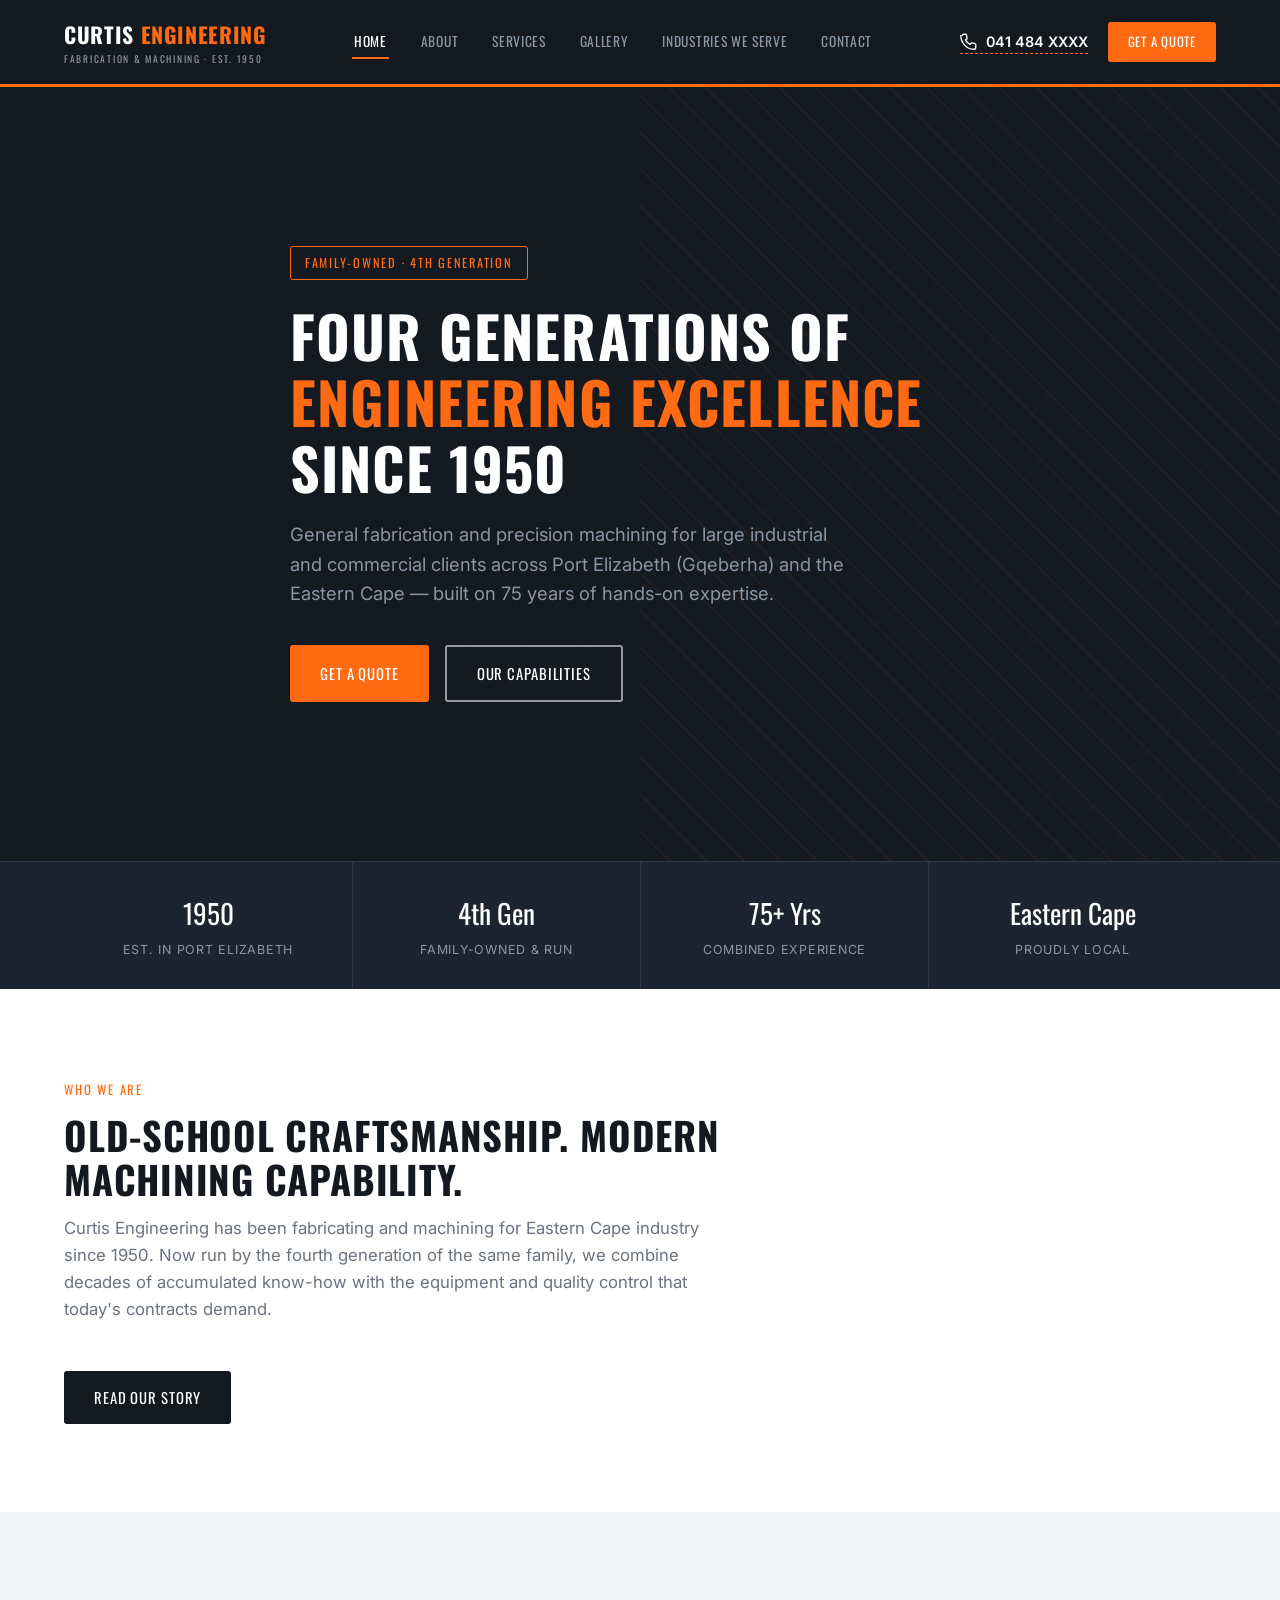
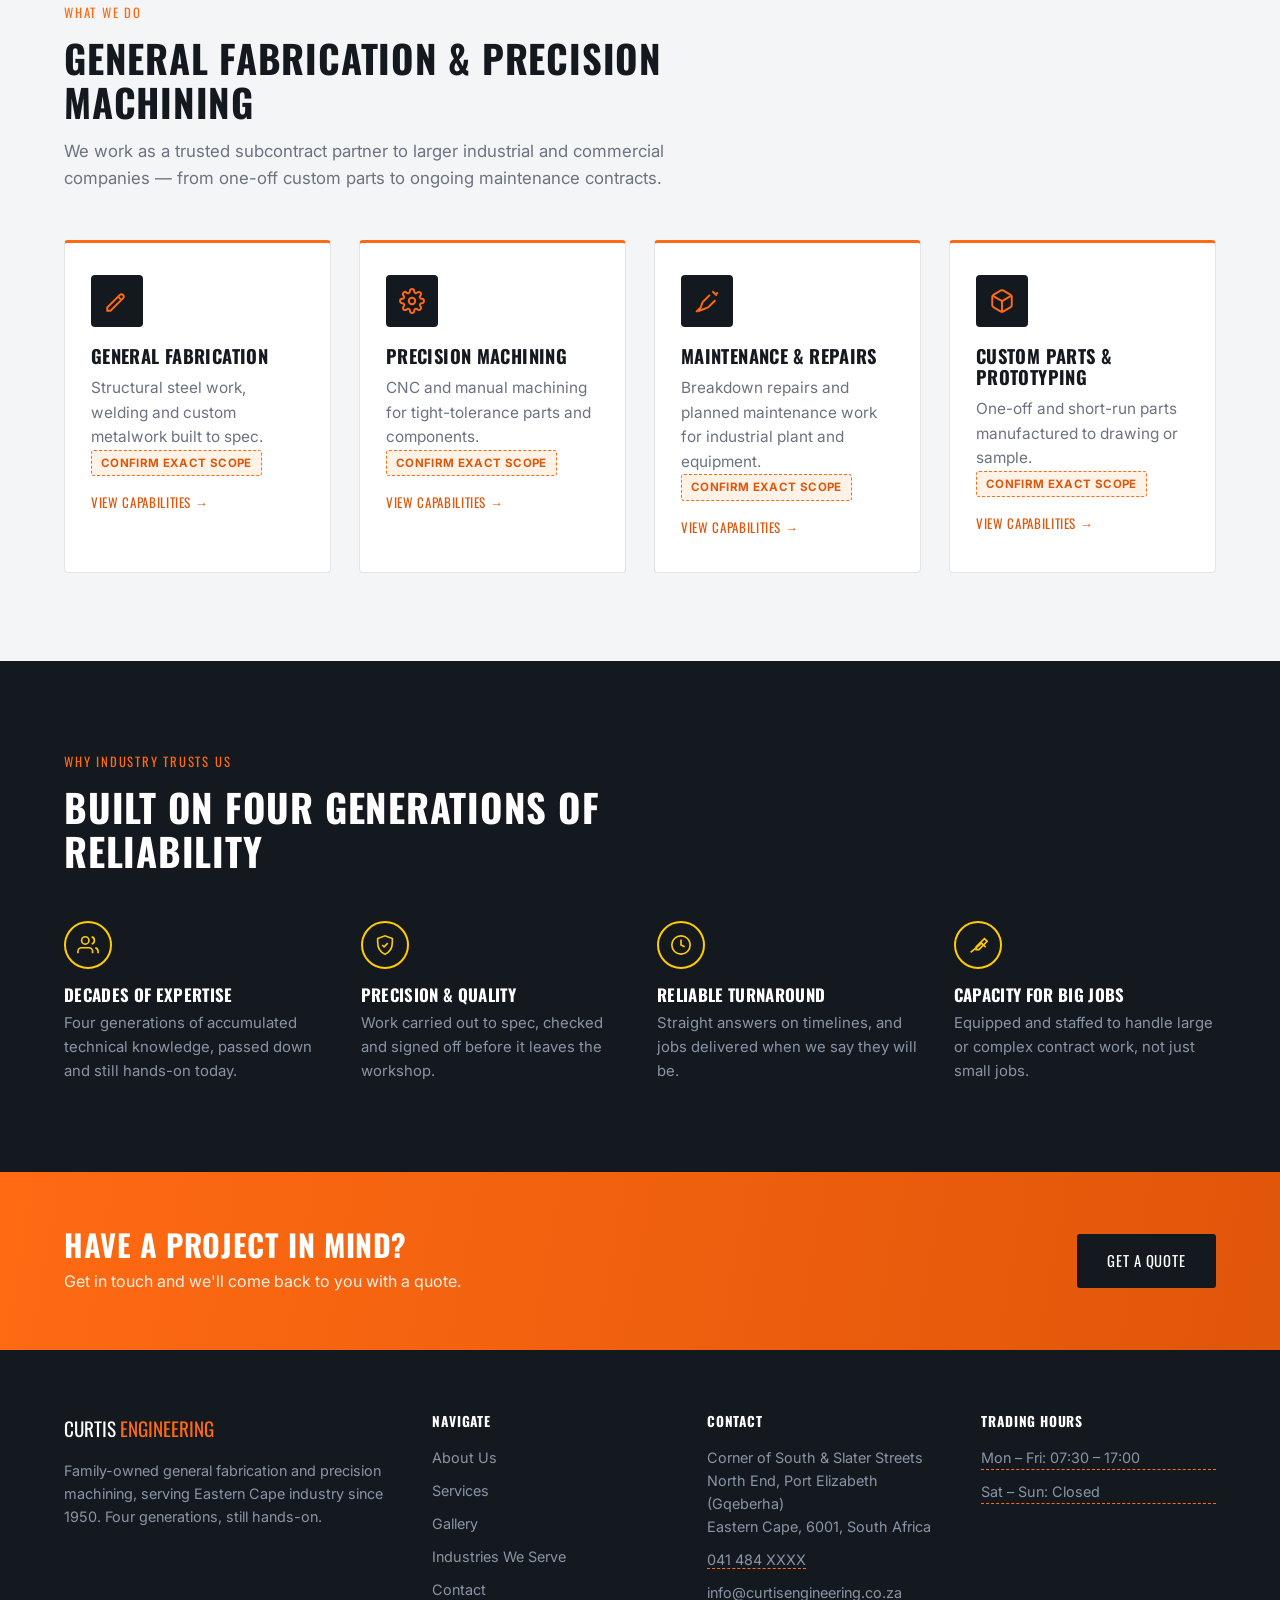
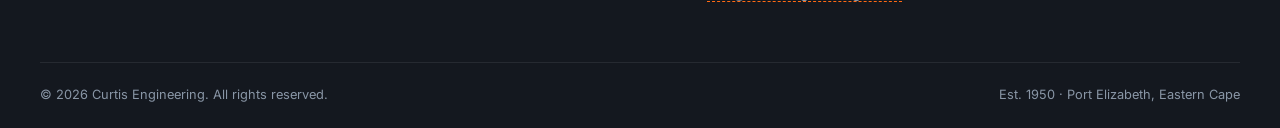
==== curtis-website-draft-1/index.html @ 6102fa80 "first draft" ====
<!doctype html>
<html lang="en">
<head>
<meta charset="UTF-8">
<meta name="viewport" content="width=device-width, initial-scale=1">
<title>Curtis Engineering | Fabrication &amp; Machining, Port Elizabeth Since 1950</title>
<meta name="description" content="Family-owned fabrication and precision machining company in North End, Port Elizabeth (Gqeberha), serving industry across the Eastern Cape since 1950. Four generations of engineering expertise.">
<meta property="og:title" content="Curtis Engineering | Fabrication & Machining Since 1950">
<meta property="og:description" content="Four generations of engineering excellence. General fabrication and precision machining for industry in Port Elizabeth, Eastern Cape.">
<meta property="og:type" content="website">
<link rel="icon" type="image/svg+xml" href="assets/favicon.svg">
<link rel="stylesheet" href="css/style.css">
</head>
<body>

<header class="site-header">
  <nav class="nav">
    <a href="index.html" class="nav__logo">
      <span class="nav__logo-main">CURTIS<span> ENGINEERING</span></span>
      <span class="nav__logo-sub">Fabrication &amp; Machining · Est. 1950</span>
    </a>
    <ul class="nav__list">
      <li><a href="index.html" class="nav__link" aria-current="page">Home</a></li>
      <li><a href="about.html" class="nav__link">About</a></li>
      <li><a href="services.html" class="nav__link">Services</a></li>
      <li><a href="gallery.html" class="nav__link">Gallery</a></li>
      <li><a href="clients.html" class="nav__link">Industries We Serve</a></li>
      <li><a href="contact.html" class="nav__link">Contact</a></li>
      <li class="nav__list-cta"><a href="contact.html" class="btn btn--primary btn--sm">Get a Quote</a></li>
    </ul>
    <div class="nav__right">
      <a href="tel:+27414840000" class="nav__phone tbc" title="To be confirmed with client">
        <svg width="18" height="18" viewBox="0 0 24 24" fill="none" stroke="currentColor" stroke-width="1.8"><path d="M3 5c0-1.1.9-2 2-2h2.4c.5 0 .95.35 1.06.85l1 4.2c.1.44-.06.9-.42 1.18l-1.7 1.33a13.5 13.5 0 0 0 6.1 6.1l1.33-1.7c.28-.36.74-.52 1.18-.42l4.2 1c.5.11.85.56.85 1.06V21c0 1.1-.9 2-2 2h-1C9.4 23 1 14.6 1 4V5"/></svg>
        041 484 XXXX
      </a>
      <a href="contact.html" class="btn btn--primary btn--sm">Get a Quote</a>
      <button class="nav__toggle" aria-label="Toggle menu" aria-expanded="false">
        <span></span><span></span><span></span>
      </button>
    </div>
  </nav>
</header>

<main>

  <section class="hero">
    <div class="container">
      <div class="hero__content">
        <span class="hero__badge">Family-Owned &middot; 4th Generation</span>
        <h1 class="hero__title">Four Generations of <em>Engineering Excellence</em> Since 1950</h1>
        <p class="hero__subtitle">General fabrication and precision machining for large industrial and commercial clients across Port Elizabeth (Gqeberha) and the Eastern Cape — built on 75 years of hands-on expertise.</p>
        <div class="hero__actions">
          <a href="contact.html" class="btn btn--primary">Get a Quote</a>
          <a href="services.html" class="btn btn--outline">Our Capabilities</a>
        </div>
      </div>
    </div>
  </section>

  <div class="trust-bar">
    <div class="container trust-bar__grid">
      <div class="trust-bar__item">
        <div class="trust-bar__number">1950</div>
        <div class="trust-bar__label">Est. In Port Elizabeth</div>
      </div>
      <div class="trust-bar__item">
        <div class="trust-bar__number">4th Gen</div>
        <div class="trust-bar__label">Family-Owned &amp; Run</div>
      </div>
      <div class="trust-bar__item">
        <div class="trust-bar__number">75+ Yrs</div>
        <div class="trust-bar__label">Combined Experience</div>
      </div>
      <div class="trust-bar__item">
        <div class="trust-bar__number">Eastern Cape</div>
        <div class="trust-bar__label">Proudly Local</div>
      </div>
    </div>
  </div>

  <section class="section">
    <div class="container">
      <div class="section__header">
        <span class="section__eyebrow">Who We Are</span>
        <h2 class="section__title">Old-School Craftsmanship. Modern Machining Capability.</h2>
        <p class="section__subtitle">Curtis Engineering has been fabricating and machining for Eastern Cape industry since 1950. Now run by the fourth generation of the same family, we combine decades of accumulated know-how with the equipment and quality control that today's contracts demand.</p>
      </div>
      <a href="about.html" class="btn btn--dark">Read Our Story</a>
    </div>
  </section>

  <section class="section section--alt">
    <div class="container">
      <div class="section__header">
        <span class="section__eyebrow">What We Do</span>
        <h2 class="section__title">General Fabrication &amp; Precision Machining</h2>
        <p class="section__subtitle">We work as a trusted subcontract partner to larger industrial and commercial companies — from one-off custom parts to ongoing maintenance contracts.</p>
      </div>
      <div class="card-grid">
        <div class="card">
          <div class="card__icon">
            <svg width="26" height="26" viewBox="0 0 24 24" fill="none" stroke="currentColor" stroke-width="1.8"><path d="M14.7 6.3 3 18v3h3L17.7 9.3a2 2 0 0 0 0-2.83l-.17-.17a2 2 0 0 0-2.83 0Z"/><path d="M13 8l3 3"/></svg>
          </div>
          <h3 class="card__title">General Fabrication</h3>
          <p class="card__text">Structural steel work, welding and custom metalwork built to spec. <span class="confirm">Confirm exact scope</span></p>
          <a href="services.html" class="card__link">View Capabilities &rarr;</a>
        </div>
        <div class="card">
          <div class="card__icon">
            <svg width="26" height="26" viewBox="0 0 24 24" fill="none" stroke="currentColor" stroke-width="1.8"><circle cx="12" cy="12" r="3"/><path d="M19.4 15a1.65 1.65 0 0 0 .33 1.82l.06.06a2 2 0 1 1-2.83 2.83l-.06-.06a1.65 1.65 0 0 0-1.82-.33 1.65 1.65 0 0 0-1 1.51V21a2 2 0 0 1-4 0v-.09A1.65 1.65 0 0 0 9 19.4a1.65 1.65 0 0 0-1.82.33l-.06.06a2 2 0 1 1-2.83-2.83l.06-.06A1.65 1.65 0 0 0 4.68 15a1.65 1.65 0 0 0-1.51-1H3a2 2 0 0 1 0-4h.09A1.65 1.65 0 0 0 4.6 9a1.65 1.65 0 0 0-.33-1.82l-.06-.06a2 2 0 1 1 2.83-2.83l.06.06A1.65 1.65 0 0 0 9 4.68a1.65 1.65 0 0 0 1-1.51V3a2 2 0 0 1 4 0v.09a1.65 1.65 0 0 0 1 1.51 1.65 1.65 0 0 0 1.82-.33l.06-.06a2 2 0 1 1 2.83 2.83l-.06.06A1.65 1.65 0 0 0 19.4 9c.14.36.4.68.75.86.24.13.5.19.76.14H21a2 2 0 0 1 0 4h-.09a1.65 1.65 0 0 0-1.51 1Z"/></svg>
          </div>
          <h3 class="card__title">Precision Machining</h3>
          <p class="card__text">CNC and manual machining for tight-tolerance parts and components. <span class="confirm">Confirm exact scope</span></p>
          <a href="services.html" class="card__link">View Capabilities &rarr;</a>
        </div>
        <div class="card">
          <div class="card__icon">
            <svg width="26" height="26" viewBox="0 0 24 24" fill="none" stroke="currentColor" stroke-width="1.8"><path d="M14.7 6.3 8 13l-3 8 8-3 6.7-6.7"/><path d="M2 22l3.5-3.5"/><path d="m17 3 4 4"/><path d="M20.5 5.5 22 4"/></svg>
          </div>
          <h3 class="card__title">Maintenance &amp; Repairs</h3>
          <p class="card__text">Breakdown repairs and planned maintenance work for industrial plant and equipment. <span class="confirm">Confirm exact scope</span></p>
          <a href="services.html" class="card__link">View Capabilities &rarr;</a>
        </div>
        <div class="card">
          <div class="card__icon">
            <svg width="26" height="26" viewBox="0 0 24 24" fill="none" stroke="currentColor" stroke-width="1.8"><path d="M21 16V8a2 2 0 0 0-1-1.73l-7-4a2 2 0 0 0-2 0l-7 4A2 2 0 0 0 3 8v8a2 2 0 0 0 1 1.73l7 4a2 2 0 0 0 2 0l7-4A2 2 0 0 0 21 16Z"/><path d="M3.27 6.96 12 12l8.73-5.04"/><path d="M12 22.08V12"/></svg>
          </div>
          <h3 class="card__title">Custom Parts &amp; Prototyping</h3>
          <p class="card__text">One-off and short-run parts manufactured to drawing or sample. <span class="confirm">Confirm exact scope</span></p>
          <a href="services.html" class="card__link">View Capabilities &rarr;</a>
        </div>
      </div>
    </div>
  </section>

  <section class="section section--dark">
    <div class="container">
      <div class="section__header">
        <span class="section__eyebrow">Why Industry Trusts Us</span>
        <h2 class="section__title">Built On Four Generations Of Reliability</h2>
      </div>
      <div class="feature-row">
        <div class="feature">
          <div class="feature__icon">
            <svg width="22" height="22" viewBox="0 0 24 24" fill="none" stroke="currentColor" stroke-width="1.8"><path d="M17 21v-2a4 4 0 0 0-4-4H5a4 4 0 0 0-4 4v2"/><circle cx="9" cy="7" r="4"/><path d="M23 21v-2a4 4 0 0 0-3-3.87"/><path d="M16 3.13a4 4 0 0 1 0 7.75"/></svg>
          </div>
          <h3>Decades Of Expertise</h3>
          <p>Four generations of accumulated technical knowledge, passed down and still hands-on today.</p>
        </div>
        <div class="feature">
          <div class="feature__icon">
            <svg width="22" height="22" viewBox="0 0 24 24" fill="none" stroke="currentColor" stroke-width="1.8"><path d="m9 12 2 2 4-4"/><path d="M12 22c6-2.5 8-7.5 8-13V5l-8-3-8 3v4c0 5.5 2 10.5 8 13Z"/></svg>
          </div>
          <h3>Precision &amp; Quality</h3>
          <p>Work carried out to spec, checked and signed off before it leaves the workshop.</p>
        </div>
        <div class="feature">
          <div class="feature__icon">
            <svg width="22" height="22" viewBox="0 0 24 24" fill="none" stroke="currentColor" stroke-width="1.8"><circle cx="12" cy="12" r="10"/><path d="M12 6v6l4 2"/></svg>
          </div>
          <h3>Reliable Turnaround</h3>
          <p>Straight answers on timelines, and jobs delivered when we say they will be.</p>
        </div>
        <div class="feature">
          <div class="feature__icon">
            <svg width="22" height="22" viewBox="0 0 24 24" fill="none" stroke="currentColor" stroke-width="1.8"><path d="M20.4 14.5 16 10 4 20"/><path d="m21 7-2-2-9 9v3h3l9-9Z"/></svg>
          </div>
          <h3>Capacity For Big Jobs</h3>
          <p>Equipped and staffed to handle large or complex contract work, not just small jobs.</p>
        </div>
      </div>
    </div>
  </section>

  <div class="cta-banner">
    <div class="container cta-banner__inner">
      <div>
        <h2>Have A Project In Mind?</h2>
        <p>Get in touch and we'll come back to you with a quote.</p>
      </div>
      <a href="contact.html" class="btn btn--dark">Get A Quote</a>
    </div>
  </div>

</main>

<footer class="site-footer">
  <div class="container footer__grid">
    <div class="footer__col">
      <div class="footer__logo">CURTIS<span> ENGINEERING</span></div>
      <p>Family-owned general fabrication and precision machining, serving Eastern Cape industry since 1950. Four generations, still hands-on.</p>
    </div>
    <div class="footer__col">
      <h4>Navigate</h4>
      <ul>
        <li><a href="about.html">About Us</a></li>
        <li><a href="services.html">Services</a></li>
        <li><a href="gallery.html">Gallery</a></li>
        <li><a href="clients.html">Industries We Serve</a></li>
        <li><a href="contact.html">Contact</a></li>
      </ul>
    </div>
    <div class="footer__col">
      <h4>Contact</h4>
      <p>Corner of South &amp; Slater Streets<br>North End, Port Elizabeth (Gqeberha)<br>Eastern Cape, 6001, South Africa</p>
      <p><a href="tel:+27414840000" class="tbc" title="To be confirmed with client">041 484 XXXX</a></p>
      <p><a href="mailto:info@curtisengineering.co.za" class="tbc" title="To be confirmed with client">info@curtisengineering.co.za</a></p>
    </div>
    <div class="footer__col">
      <h4>Trading Hours</h4>
      <p class="tbc" title="To be confirmed with client">Mon &ndash; Fri: 07:30 &ndash; 17:00</p>
      <p class="tbc" title="To be confirmed with client">Sat &ndash; Sun: Closed</p>
    </div>
  </div>
  <div class="container footer__bottom">
    <span>&copy; <span id="year"></span> Curtis Engineering. All rights reserved.</span>
    <span>Est. 1950 &middot; Port Elizabeth, Eastern Cape</span>
  </div>
</footer>

<script src="js/main.js"></script>
</body>
</html>
---- curtis-website-draft-1/css/style.css ----
/* ==========================================================================
   Curtis Engineering — Design System
   ========================================================================== */

@import url('https://fonts.googleapis.com/css2?family=Oswald:wght@400;500;600;700&family=Inter:wght@400;500;600;700&display=swap');

:root {
  /* Colors */
  --charcoal: #14181f;
  --navy: #1b2430;
  --navy-light: #263248;
  --steel: #4a5568;
  --steel-light: #8996a6;
  --grey-bg: #f4f5f7;
  --grey-line: #e2e4e8;
  --white: #ffffff;
  --accent: #ff6a13;
  --accent-dark: #e0560a;
  --yellow: #ffcc00;
  --text-body: #333a44;
  --text-muted: #6b7280;

  /* Type */
  --font-heading: 'Oswald', 'Arial Narrow', sans-serif;
  --font-body: 'Inter', -apple-system, BlinkMacSystemFont, sans-serif;

  /* Layout */
  --container-w: 1200px;
  --header-h: 84px;
}

/* ---- Reset ---- */
* { box-sizing: border-box; margin: 0; padding: 0; }
html { scroll-behavior: smooth; }
body {
  font-family: var(--font-body);
  color: var(--text-body);
  background: var(--white);
  line-height: 1.6;
  -webkit-font-smoothing: antialiased;
}
img { max-width: 100%; display: block; }
a { color: inherit; text-decoration: none; }
ul { list-style: none; }
button { font-family: inherit; cursor: pointer; border: none; background: none; }
h1, h2, h3, h4 {
  font-family: var(--font-heading);
  text-transform: uppercase;
  letter-spacing: 0.02em;
  line-height: 1.15;
  color: var(--charcoal);
}
.container {
  max-width: var(--container-w);
  margin: 0 auto;
  padding: 0 24px;
}

/* ---- Utility ---- */
.section { padding: 88px 0; }
.section--alt { background: var(--grey-bg); }
.section--dark { background: var(--charcoal); color: var(--steel-light); }
.section--dark h2, .section--dark h3 { color: var(--white); }
.section__header { max-width: 680px; margin: 0 0 48px; }
.section__eyebrow {
  display: inline-block;
  font-family: var(--font-heading);
  font-size: 0.8rem;
  letter-spacing: 0.14em;
  color: var(--accent);
  text-transform: uppercase;
  margin-bottom: 12px;
}
.section__title { font-size: clamp(1.7rem, 3vw, 2.4rem); margin-bottom: 14px; }
.section__subtitle { font-size: 1.05rem; color: var(--text-muted); }
.section--dark .section__subtitle { color: var(--steel-light); }
.text-center { text-align: center; margin-left: auto; margin-right: auto; }

/* ---- Buttons ---- */
.btn {
  display: inline-flex;
  align-items: center;
  gap: 8px;
  font-family: var(--font-heading);
  font-size: 0.92rem;
  letter-spacing: 0.06em;
  text-transform: uppercase;
  padding: 15px 30px;
  border-radius: 3px;
  transition: all 0.2s ease;
  white-space: nowrap;
}
.btn--primary { background: var(--accent); color: var(--white); }
.btn--primary:hover { background: var(--accent-dark); transform: translateY(-1px); }
.btn--outline {
  background: transparent;
  border: 2px solid rgba(255,255,255,0.55);
  color: var(--white);
}
.btn--outline:hover { border-color: var(--white); background: rgba(255,255,255,0.08); }
.btn--dark { background: var(--charcoal); color: var(--white); }
.btn--dark:hover { background: var(--navy); }
.btn--sm { padding: 10px 20px; font-size: 0.8rem; }

/* ---- Placeholder / confirm callouts ---- */
.confirm {
  display: inline-flex;
  align-items: center;
  gap: 6px;
  font-family: var(--font-body);
  font-size: 0.72rem;
  font-weight: 700;
  letter-spacing: 0.03em;
  text-transform: uppercase;
  color: var(--accent-dark);
  background: #fff3e8;
  border: 1px dashed var(--accent);
  border-radius: 3px;
  padding: 3px 9px;
  vertical-align: middle;
}
.confirm-block {
  border: 1px dashed #c9a44a;
  background: #fffaf0;
  color: #7a5b12;
  border-radius: 6px;
  padding: 18px 20px;
  font-size: 0.92rem;
}
.confirm-block strong { display: block; margin-bottom: 4px; text-transform: uppercase; font-size: 0.78rem; letter-spacing: 0.05em; }
.tbc { border-bottom: 1px dashed var(--accent); cursor: help; text-decoration: none; }

/* ---- Header / Nav ---- */
.site-header {
  position: sticky;
  top: 0;
  z-index: 100;
  background: var(--charcoal);
  border-bottom: 3px solid var(--accent);
}
.nav {
  height: var(--header-h);
  display: flex;
  align-items: center;
  justify-content: space-between;
  max-width: var(--container-w);
  margin: 0 auto;
  padding: 0 24px;
}
.nav__logo {
  display: flex;
  flex-direction: column;
  color: var(--white);
  font-family: var(--font-heading);
}
.nav__logo-main { font-size: 1.35rem; font-weight: 700; letter-spacing: 0.03em; }
.nav__logo-main span { color: var(--accent); }
.nav__logo-sub { font-size: 0.6rem; letter-spacing: 0.18em; color: var(--steel-light); text-transform: uppercase; }
.nav__list {
  display: flex;
  align-items: center;
  gap: 30px;
}
.nav__link {
  font-family: var(--font-heading);
  font-size: 0.85rem;
  letter-spacing: 0.05em;
  text-transform: uppercase;
  color: var(--steel-light);
  padding: 6px 2px;
  border-bottom: 2px solid transparent;
  transition: color 0.15s ease, border-color 0.15s ease;
}
.nav__link:hover, .nav__link[aria-current="page"] { color: var(--white); border-color: var(--accent); }
.nav__right { display: flex; align-items: center; gap: 20px; }
.nav__phone {
  display: flex;
  align-items: center;
  gap: 8px;
  color: var(--white);
  font-size: 0.9rem;
  font-weight: 600;
}
.nav__phone svg { flex-shrink: 0; }
.nav__toggle {
  display: none;
  flex-direction: column;
  gap: 5px;
  width: 30px;
  flex-shrink: 0;
}
.nav__toggle span { display: block; height: 2px; background: var(--white); border-radius: 2px; }
.nav__list-cta { display: none; }

@media (max-width: 900px) {
  .nav__toggle { display: flex; }
  .nav__list {
    position: absolute;
    top: var(--header-h);
    left: 0;
    right: 0;
    background: var(--navy);
    flex-direction: column;
    align-items: flex-start;
    padding: 20px 24px 28px;
    gap: 16px;
    display: none;
    border-bottom: 3px solid var(--accent);
  }
  .nav__list.is-open { display: flex; }
  .nav__list-cta { display: block; margin-top: 6px; }
  .nav__phone { display: none; }
  .nav__right .btn--primary { display: none; }
}

/* ---- Hero ---- */
.hero {
  position: relative;
  min-height: 86vh;
  display: flex;
  align-items: center;
  background:
    linear-gradient(115deg, rgba(20,24,31,0.94) 30%, rgba(20,24,31,0.72) 100%),
    repeating-linear-gradient(135deg, #232a35 0px, #232a35 2px, #1b2129 2px, #1b2129 40px);
  color: var(--white);
  overflow: hidden;
}
.hero::after {
  content: '';
  position: absolute;
  right: -10%;
  bottom: -20%;
  width: 60%;
  height: 140%;
  background: repeating-linear-gradient(45deg, rgba(255,106,19,0.06) 0, rgba(255,106,19,0.06) 2px, transparent 2px, transparent 26px);
  pointer-events: none;
}
.hero__content { max-width: 700px; padding: 60px 0; position: relative; z-index: 1; }
.hero__badge {
  display: inline-block;
  font-family: var(--font-heading);
  font-size: 0.78rem;
  letter-spacing: 0.14em;
  text-transform: uppercase;
  color: var(--accent);
  border: 1px solid var(--accent);
  padding: 6px 14px;
  border-radius: 3px;
  margin-bottom: 22px;
}
.hero__title { font-size: clamp(2.2rem, 5vw, 3.6rem); color: var(--white); margin-bottom: 20px; }
.hero__title em { font-style: normal; color: var(--accent); }
.hero__subtitle { font-size: 1.15rem; color: var(--steel-light); max-width: 560px; margin-bottom: 36px; }
.hero__actions { display: flex; gap: 16px; flex-wrap: wrap; }

/* ---- Trust bar ---- */
.trust-bar { background: var(--navy); border-top: 1px solid rgba(255,255,255,0.08); }
.trust-bar__grid {
  display: grid;
  grid-template-columns: repeat(4, 1fr);
}
.trust-bar__item {
  text-align: center;
  padding: 30px 16px;
  border-left: 1px solid rgba(255,255,255,0.09);
}
.trust-bar__item:first-child { border-left: none; }
.trust-bar__number { font-family: var(--font-heading); font-size: 1.7rem; color: var(--white); }
.trust-bar__label { font-size: 0.78rem; letter-spacing: 0.06em; text-transform: uppercase; color: var(--steel-light); margin-top: 4px; }
@media (max-width: 800px) {
  .trust-bar__grid { grid-template-columns: repeat(2, 1fr); }
  .trust-bar__item:nth-child(3) { border-left: none; }
}

/* ---- Page header (sub-pages) ---- */
.page-header {
  background:
    linear-gradient(115deg, rgba(20,24,31,0.95), rgba(27,36,48,0.9)),
    repeating-linear-gradient(135deg, #232a35 0px, #232a35 2px, #1b2129 2px, #1b2129 40px);
  color: var(--white);
  padding: 70px 0 56px;
}
.page-header__eyebrow { color: var(--accent); font-family: var(--font-heading); letter-spacing: 0.12em; font-size: 0.8rem; text-transform: uppercase; margin-bottom: 10px; }
.page-header h1 { color: var(--white); font-size: clamp(1.9rem, 4vw, 2.7rem); }
.page-header p { color: var(--steel-light); max-width: 620px; margin-top: 14px; font-size: 1.05rem; }
.breadcrumb { font-size: 0.82rem; color: var(--steel-light); margin-bottom: 18px; }
.breadcrumb a:hover { color: var(--accent); }

/* ---- Cards / grid ---- */
.card-grid { display: grid; grid-template-columns: repeat(auto-fit, minmax(260px, 1fr)); gap: 28px; }
.card {
  background: var(--white);
  border: 1px solid var(--grey-line);
  border-top: 3px solid var(--accent);
  border-radius: 4px;
  padding: 32px 26px;
  transition: box-shadow 0.2s ease, transform 0.2s ease;
}
.card:hover { box-shadow: 0 14px 30px rgba(20,24,31,0.1); transform: translateY(-3px); }
.card__icon {
  width: 52px; height: 52px;
  display: flex; align-items: center; justify-content: center;
  background: var(--charcoal);
  color: var(--accent);
  border-radius: 4px;
  margin-bottom: 18px;
}
.card__title { font-size: 1.15rem; margin-bottom: 10px; }
.card__text { color: var(--text-muted); font-size: 0.96rem; margin-bottom: 14px; }
.card__link { font-family: var(--font-heading); font-size: 0.82rem; letter-spacing: 0.05em; text-transform: uppercase; color: var(--accent-dark); }
.card__link:hover { text-decoration: underline; }

/* ---- Why choose us / icon row ---- */
.feature-row { display: grid; grid-template-columns: repeat(auto-fit, minmax(230px, 1fr)); gap: 34px; }
.feature { text-align: left; }
.feature__icon {
  width: 48px; height: 48px;
  display: flex; align-items: center; justify-content: center;
  border: 2px solid var(--accent);
  border-radius: 50%;
  color: var(--accent);
  margin-bottom: 16px;
}
.section--dark .feature__icon { color: var(--yellow); border-color: var(--yellow); }
.feature h3 { font-size: 1.05rem; margin-bottom: 8px; }
.feature p { color: var(--text-muted); font-size: 0.93rem; }
.section--dark .feature p { color: var(--steel-light); }

/* ---- CTA banner ---- */
.cta-banner {
  background: linear-gradient(100deg, var(--accent), var(--accent-dark));
  color: var(--white);
  padding: 56px 0;
}
.cta-banner__inner { display: flex; align-items: center; justify-content: space-between; flex-wrap: wrap; gap: 24px; }
.cta-banner h2 { color: var(--white); font-size: clamp(1.4rem, 2.6vw, 1.9rem); margin-bottom: 6px; }
.cta-banner p { color: rgba(255,255,255,0.9); }
.cta-banner .btn--dark:hover { background: #000; }

/* ---- Timeline (About) ---- */
.timeline { position: relative; max-width: 900px; margin: 0 auto; padding-top: 10px; }
.timeline::before {
  content: '';
  position: absolute;
  left: 50%;
  top: 0; bottom: 0;
  width: 2px;
  background: var(--grey-line);
  transform: translateX(-50%);
}
.timeline__item {
  position: relative;
  width: 50%;
  padding: 0 44px 56px;
}
.timeline__item:nth-child(odd) { left: 0; text-align: right; }
.timeline__item:nth-child(even) { left: 50%; text-align: left; }
.timeline__dot {
  position: absolute;
  top: 4px;
  width: 16px; height: 16px;
  background: var(--accent);
  border: 3px solid var(--white);
  outline: 2px solid var(--accent);
  border-radius: 50%;
}
.timeline__item:nth-child(odd) .timeline__dot { right: -9px; }
.timeline__item:nth-child(even) .timeline__dot { left: -9px; }
.timeline__year { font-family: var(--font-heading); color: var(--accent-dark); font-size: 1.1rem; letter-spacing: 0.04em; margin-bottom: 6px; }
.timeline__item h3 { font-size: 1.1rem; margin-bottom: 8px; }
.timeline__item p { color: var(--text-muted); font-size: 0.93rem; }

@media (max-width: 720px) {
  .timeline::before { left: 12px; }
  .timeline__item, .timeline__item:nth-child(even) { width: 100%; left: 0; text-align: left; padding: 0 0 40px 44px; }
  .timeline__item:nth-child(odd) .timeline__dot, .timeline__item:nth-child(even) .timeline__dot { left: 3px; right: auto; }
}

/* ---- Then & Now photo block ---- */
.then-now { display: grid; grid-template-columns: 1fr 1fr; gap: 24px; }
.then-now__frame {
  aspect-ratio: 4/3;
  border-radius: 6px;
  border: 1px dashed var(--steel-light);
  background: var(--grey-bg);
  display: flex; flex-direction: column; align-items: center; justify-content: center;
  gap: 10px; color: var(--text-muted); text-align: center; padding: 20px;
}
.then-now__frame span.label { font-family: var(--font-heading); text-transform: uppercase; letter-spacing: 0.05em; font-size: 0.82rem; color: var(--steel); }
@media (max-width: 640px) { .then-now { grid-template-columns: 1fr; } }

/* ---- Gallery ---- */
.gallery-grid { display: grid; grid-template-columns: repeat(auto-fit, minmax(260px, 1fr)); gap: 20px; }
.gallery-item {
  aspect-ratio: 4/3;
  border-radius: 6px;
  border: 1px dashed var(--steel-light);
  background: linear-gradient(135deg, #eef0f2, #e4e7eb);
  display: flex; flex-direction: column; align-items: center; justify-content: center;
  gap: 10px; padding: 20px; text-align: center; color: var(--steel);
}
.gallery-item svg { color: var(--steel-light); }
.gallery-item .label { font-family: var(--font-heading); text-transform: uppercase; font-size: 0.85rem; letter-spacing: 0.04em; color: var(--navy); }
.gallery-item .sub { font-size: 0.76rem; color: var(--text-muted); }

/* ---- Logo strip (Clients) ---- */
.logo-strip { display: grid; grid-template-columns: repeat(auto-fit, minmax(150px, 1fr)); gap: 20px; }
.logo-placeholder {
  height: 90px;
  border: 1px dashed var(--grey-line);
  border-radius: 4px;
  background: var(--grey-bg);
  display: flex; align-items: center; justify-content: center;
  color: var(--steel-light);
  font-family: var(--font-heading);
  font-size: 0.78rem;
  letter-spacing: 0.04em;
  text-transform: uppercase;
  text-align: center;
  padding: 10px;
}

/* ---- Industries list ---- */
.industry-list { display: grid; grid-template-columns: repeat(auto-fit, minmax(210px, 1fr)); gap: 18px; }
.industry-list li {
  display: flex; align-items: center; gap: 12px;
  background: var(--white);
  border: 1px solid var(--grey-line);
  border-radius: 4px;
  padding: 16px 18px;
  font-weight: 600;
  color: var(--navy);
}
.industry-list li svg { color: var(--accent); flex-shrink: 0; }

/* ---- Contact page ---- */
.contact-grid { display: grid; grid-template-columns: 0.85fr 1.15fr; gap: 50px; }
@media (max-width: 900px) { .contact-grid { grid-template-columns: 1fr; } }
.contact-info__item { display: flex; gap: 16px; margin-bottom: 26px; }
.contact-info__icon {
  width: 44px; height: 44px; flex-shrink: 0;
  background: var(--charcoal); color: var(--accent);
  border-radius: 4px; display: flex; align-items: center; justify-content: center;
}
.contact-info__item h3 { font-size: 0.95rem; margin-bottom: 4px; }
.contact-info__item p { color: var(--text-muted); font-size: 0.94rem; }
.map-embed {
  width: 100%; aspect-ratio: 16/10; border: 1px solid var(--grey-line); border-radius: 6px; overflow: hidden; margin-top: 8px;
}
.map-embed iframe { width: 100%; height: 100%; border: 0; }

.form-card { background: var(--grey-bg); border: 1px solid var(--grey-line); border-radius: 8px; padding: 36px; }
.form-row { display: grid; grid-template-columns: 1fr 1fr; gap: 18px; }
@media (max-width: 560px) { .form-row { grid-template-columns: 1fr; } }
.form-group { margin-bottom: 18px; }
.form-group label { display: block; font-size: 0.82rem; font-weight: 600; color: var(--navy); margin-bottom: 6px; text-transform: uppercase; letter-spacing: 0.03em; }
.form-group input, .form-group select, .form-group textarea {
  width: 100%;
  padding: 12px 14px;
  border: 1px solid var(--grey-line);
  border-radius: 4px;
  font-family: var(--font-body);
  font-size: 0.95rem;
  background: var(--white);
  color: var(--text-body);
}
.form-group input:focus, .form-group select:focus, .form-group textarea:focus {
  outline: none; border-color: var(--accent); box-shadow: 0 0 0 3px rgba(255,106,19,0.15);
}
.form-note { font-size: 0.8rem; color: var(--text-muted); margin-top: 14px; }
#form-status { margin-top: 16px; font-size: 0.92rem; font-weight: 600; display: none; }
#form-status.is-visible { display: block; }
#form-status.success { color: #1a7a3c; }

/* ---- Footer ---- */
.site-footer { background: var(--charcoal); color: var(--steel-light); padding: 64px 0 0; }
.footer__grid { display: grid; grid-template-columns: 1.4fr 1fr 1fr 1fr; gap: 40px; padding-bottom: 48px; border-bottom: 1px solid rgba(255,255,255,0.08); }
@media (max-width: 800px) { .footer__grid { grid-template-columns: 1fr 1fr; } }
@media (max-width: 480px) { .footer__grid { grid-template-columns: 1fr; } }
.footer__logo { font-family: var(--font-heading); color: var(--white); font-size: 1.2rem; margin-bottom: 14px; }
.footer__logo span { color: var(--accent); }
.footer__col h4 { color: var(--white); font-size: 0.85rem; letter-spacing: 0.06em; margin-bottom: 16px; }
.footer__col p, .footer__col li { font-size: 0.9rem; margin-bottom: 10px; }
.footer__col a:hover { color: var(--accent); }
.footer__bottom {
  display: flex; justify-content: space-between; align-items: center; flex-wrap: wrap; gap: 10px;
  padding: 22px 0; font-size: 0.8rem; color: var(--steel-light);
}

/* ---- Misc ---- */
.badge-row { display: flex; gap: 12px; flex-wrap: wrap; margin-top: 26px; }
.badge {
  font-family: var(--font-heading);
  font-size: 0.75rem;
  letter-spacing: 0.05em;
  text-transform: uppercase;
  background: rgba(255,255,255,0.08);
  border: 1px solid rgba(255,255,255,0.18);
  color: var(--white);
  padding: 7px 14px;
  border-radius: 3px;
}
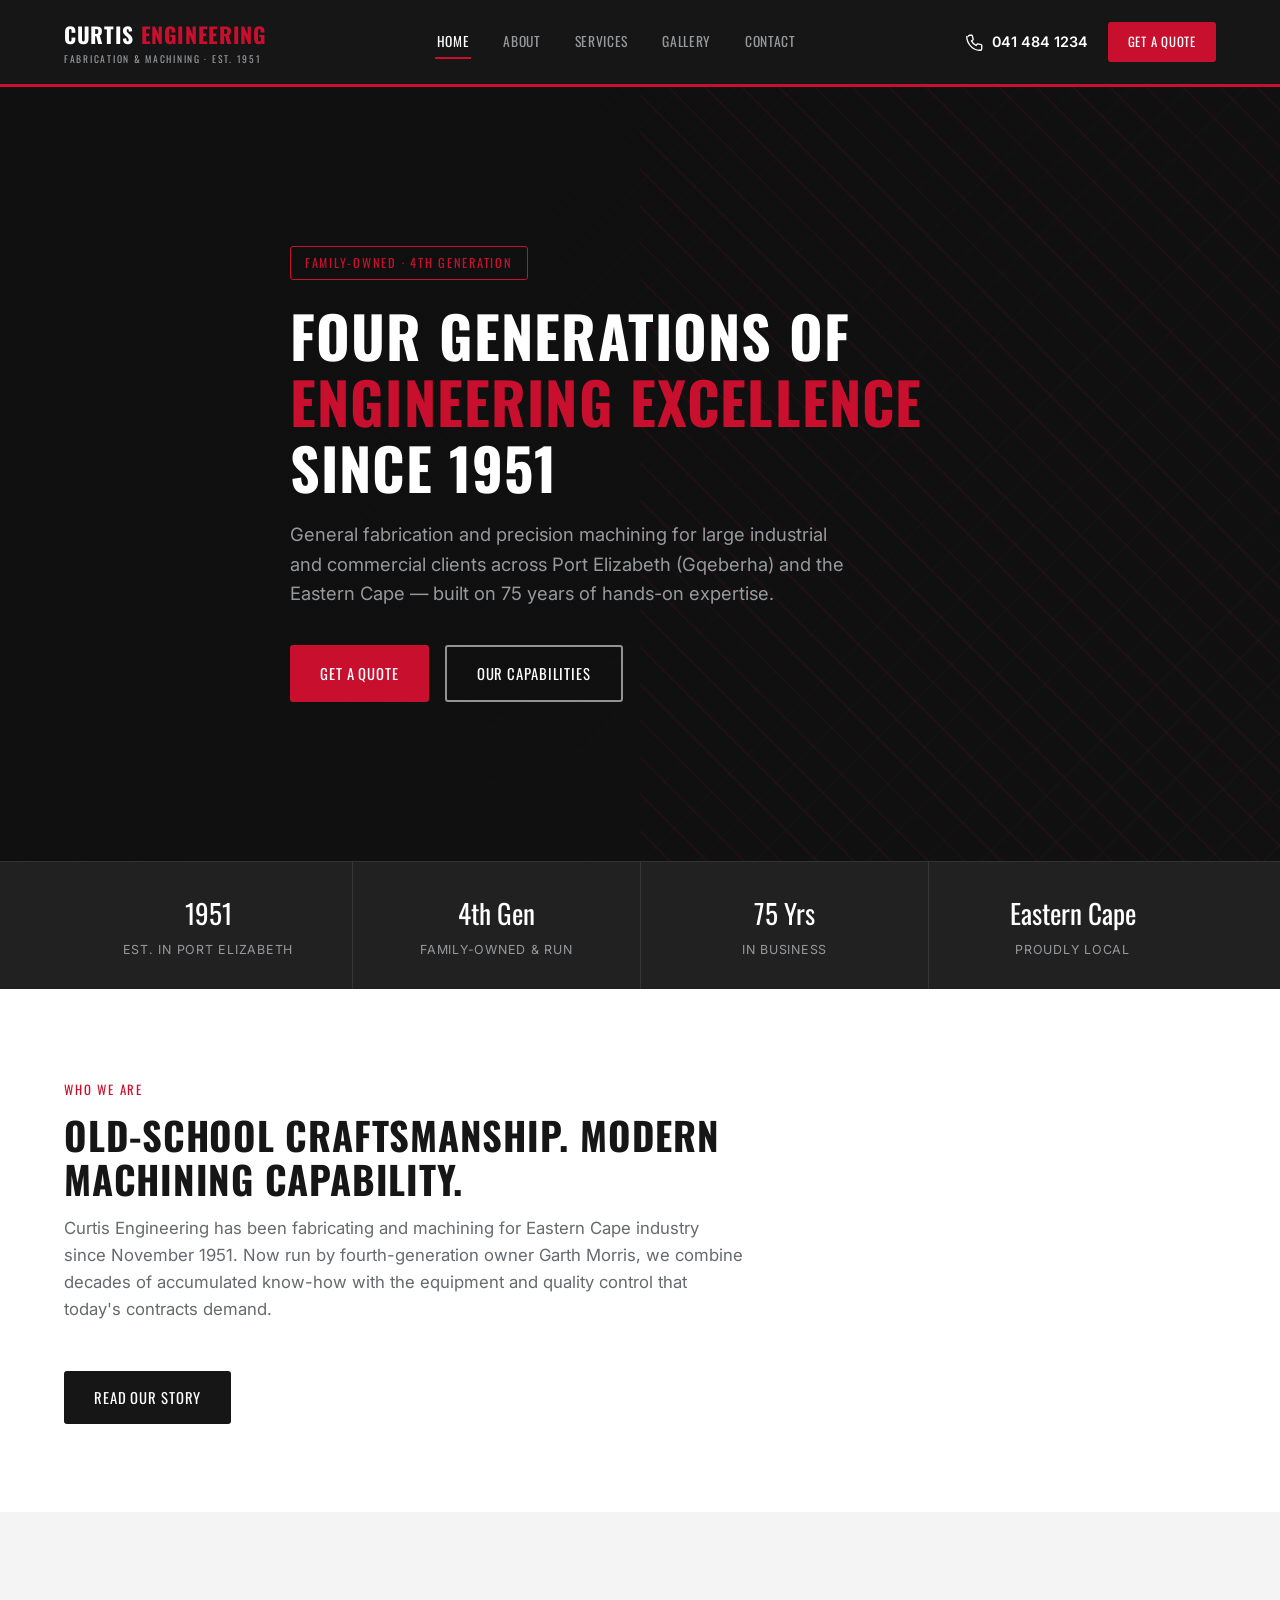
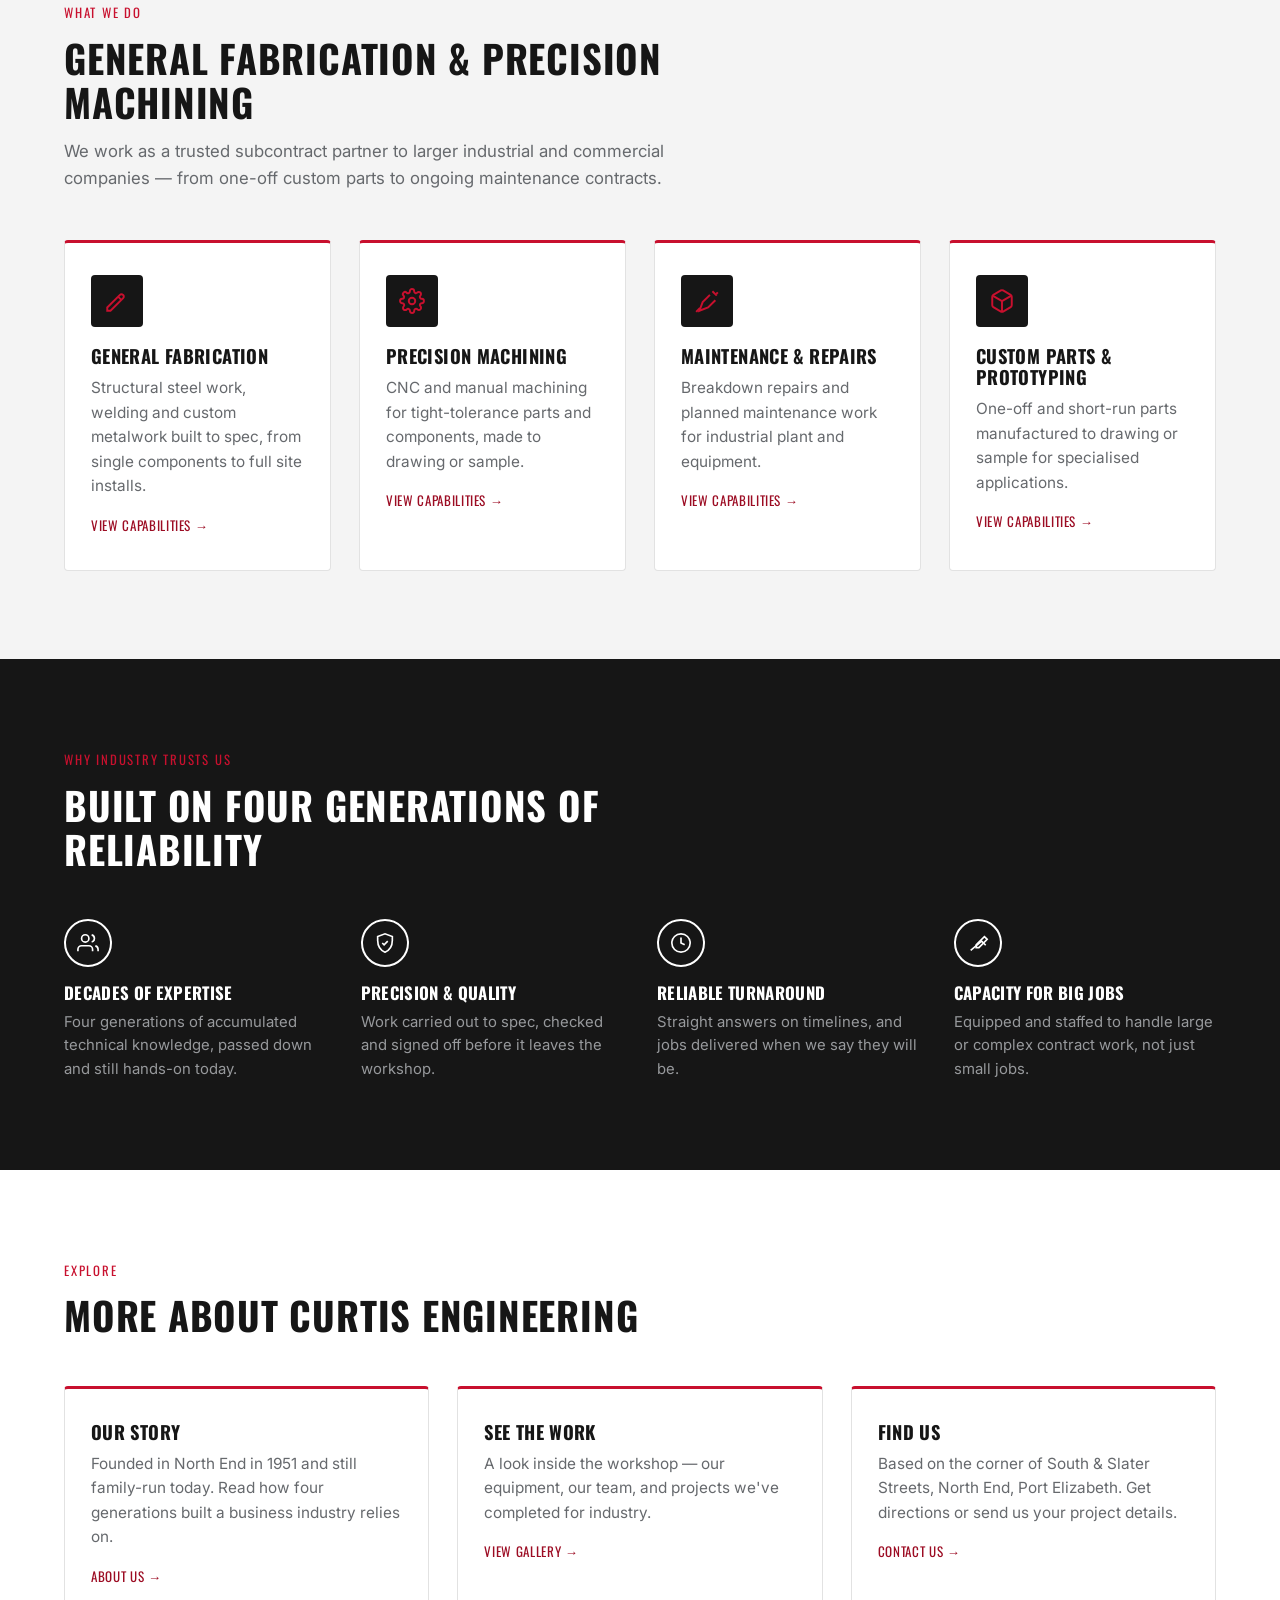
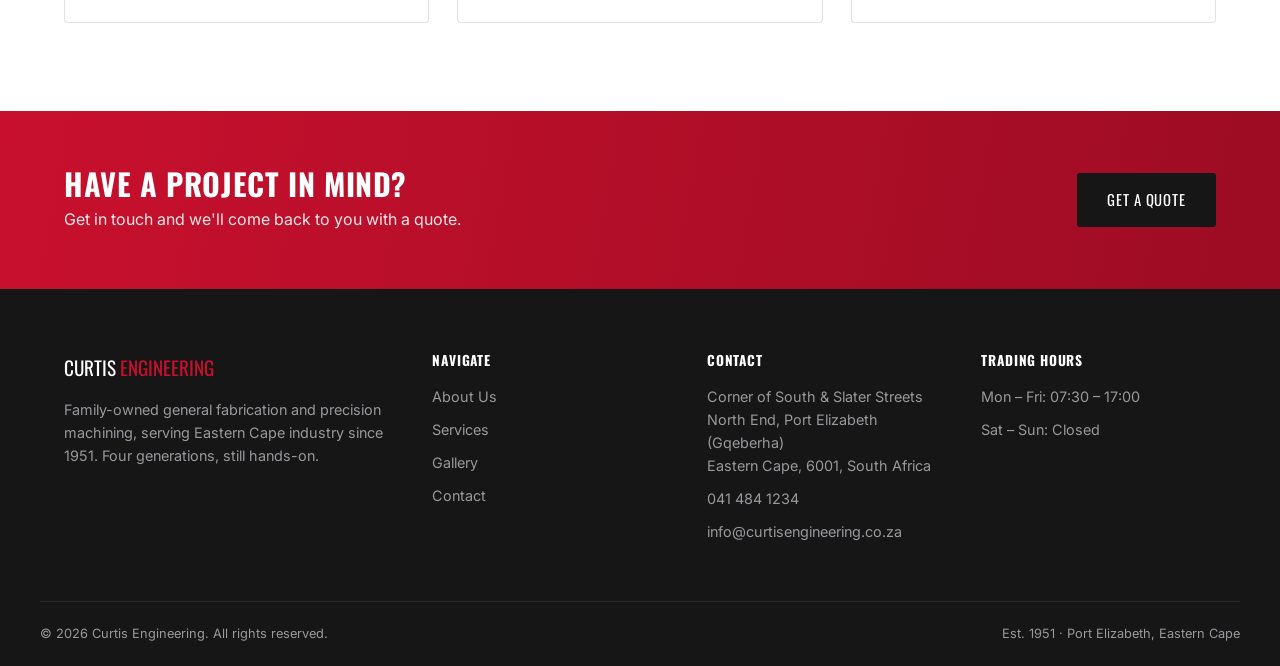
==== commit feb082fb: "2nd draft" ====
--- a/curtis-website-draft-1/index.html
+++ b/curtis-website-draft-1/index.html
@@ -3,9 +3,9 @@
 <head>
 <meta charset="UTF-8">
 <meta name="viewport" content="width=device-width, initial-scale=1">
-<title>Curtis Engineering | Fabrication &amp; Machining, Port Elizabeth Since 1950</title>
-<meta name="description" content="Family-owned fabrication and precision machining company in North End, Port Elizabeth (Gqeberha), serving industry across the Eastern Cape since 1950. Four generations of engineering expertise.">
-<meta property="og:title" content="Curtis Engineering | Fabrication & Machining Since 1950">
+<title>Curtis Engineering | Fabrication &amp; Machining, Port Elizabeth Since 1951</title>
+<meta name="description" content="Family-owned fabrication and precision machining company in North End, Port Elizabeth (Gqeberha), serving industry across the Eastern Cape since 1951. Four generations of engineering expertise.">
+<meta property="og:title" content="Curtis Engineering | Fabrication & Machining Since 1951">
 <meta property="og:description" content="Four generations of engineering excellence. General fabrication and precision machining for industry in Port Elizabeth, Eastern Cape.">
 <meta property="og:type" content="website">
 <link rel="icon" type="image/svg+xml" href="assets/favicon.svg">
@@ -17,21 +17,20 @@
   <nav class="nav">
     <a href="index.html" class="nav__logo">
       <span class="nav__logo-main">CURTIS<span> ENGINEERING</span></span>
-      <span class="nav__logo-sub">Fabrication &amp; Machining · Est. 1950</span>
+      <span class="nav__logo-sub">Fabrication &amp; Machining · Est. 1951</span>
     </a>
     <ul class="nav__list">
       <li><a href="index.html" class="nav__link" aria-current="page">Home</a></li>
       <li><a href="about.html" class="nav__link">About</a></li>
       <li><a href="services.html" class="nav__link">Services</a></li>
       <li><a href="gallery.html" class="nav__link">Gallery</a></li>
-      <li><a href="clients.html" class="nav__link">Industries We Serve</a></li>
       <li><a href="contact.html" class="nav__link">Contact</a></li>
       <li class="nav__list-cta"><a href="contact.html" class="btn btn--primary btn--sm">Get a Quote</a></li>
     </ul>
     <div class="nav__right">
-      <a href="tel:+27414840000" class="nav__phone tbc" title="To be confirmed with client">
+      <a href="tel:+27414841234" class="nav__phone">
         <svg width="18" height="18" viewBox="0 0 24 24" fill="none" stroke="currentColor" stroke-width="1.8"><path d="M3 5c0-1.1.9-2 2-2h2.4c.5 0 .95.35 1.06.85l1 4.2c.1.44-.06.9-.42 1.18l-1.7 1.33a13.5 13.5 0 0 0 6.1 6.1l1.33-1.7c.28-.36.74-.52 1.18-.42l4.2 1c.5.11.85.56.85 1.06V21c0 1.1-.9 2-2 2h-1C9.4 23 1 14.6 1 4V5"/></svg>
-        041 484 XXXX
+        041 484 1234
       </a>
       <a href="contact.html" class="btn btn--primary btn--sm">Get a Quote</a>
       <button class="nav__toggle" aria-label="Toggle menu" aria-expanded="false">
@@ -47,7 +46,7 @@
     <div class="container">
       <div class="hero__content">
         <span class="hero__badge">Family-Owned &middot; 4th Generation</span>
-        <h1 class="hero__title">Four Generations of <em>Engineering Excellence</em> Since 1950</h1>
+        <h1 class="hero__title">Four Generations of <em>Engineering Excellence</em> Since 1951</h1>
         <p class="hero__subtitle">General fabrication and precision machining for large industrial and commercial clients across Port Elizabeth (Gqeberha) and the Eastern Cape — built on 75 years of hands-on expertise.</p>
         <div class="hero__actions">
           <a href="contact.html" class="btn btn--primary">Get a Quote</a>
@@ -60,7 +59,7 @@
   <div class="trust-bar">
     <div class="container trust-bar__grid">
       <div class="trust-bar__item">
-        <div class="trust-bar__number">1950</div>
+        <div class="trust-bar__number">1951</div>
         <div class="trust-bar__label">Est. In Port Elizabeth</div>
       </div>
       <div class="trust-bar__item">
@@ -68,8 +67,8 @@
         <div class="trust-bar__label">Family-Owned &amp; Run</div>
       </div>
       <div class="trust-bar__item">
-        <div class="trust-bar__number">75+ Yrs</div>
-        <div class="trust-bar__label">Combined Experience</div>
+        <div class="trust-bar__number">75 Yrs</div>
+        <div class="trust-bar__label">In Business</div>
       </div>
       <div class="trust-bar__item">
         <div class="trust-bar__number">Eastern Cape</div>
@@ -83,7 +82,7 @@
       <div class="section__header">
         <span class="section__eyebrow">Who We Are</span>
         <h2 class="section__title">Old-School Craftsmanship. Modern Machining Capability.</h2>
-        <p class="section__subtitle">Curtis Engineering has been fabricating and machining for Eastern Cape industry since 1950. Now run by the fourth generation of the same family, we combine decades of accumulated know-how with the equipment and quality control that today's contracts demand.</p>
+        <p class="section__subtitle">Curtis Engineering has been fabricating and machining for Eastern Cape industry since November 1951. Now run by fourth-generation owner Garth Morris, we combine decades of accumulated know-how with the equipment and quality control that today's contracts demand.</p>
       </div>
       <a href="about.html" class="btn btn--dark">Read Our Story</a>
     </div>
@@ -102,7 +101,7 @@
             <svg width="26" height="26" viewBox="0 0 24 24" fill="none" stroke="currentColor" stroke-width="1.8"><path d="M14.7 6.3 3 18v3h3L17.7 9.3a2 2 0 0 0 0-2.83l-.17-.17a2 2 0 0 0-2.83 0Z"/><path d="M13 8l3 3"/></svg>
           </div>
           <h3 class="card__title">General Fabrication</h3>
-          <p class="card__text">Structural steel work, welding and custom metalwork built to spec. <span class="confirm">Confirm exact scope</span></p>
+          <p class="card__text">Structural steel work, welding and custom metalwork built to spec, from single components to full site installs.</p>
           <a href="services.html" class="card__link">View Capabilities &rarr;</a>
         </div>
         <div class="card">
@@ -110,7 +109,7 @@
             <svg width="26" height="26" viewBox="0 0 24 24" fill="none" stroke="currentColor" stroke-width="1.8"><circle cx="12" cy="12" r="3"/><path d="M19.4 15a1.65 1.65 0 0 0 .33 1.82l.06.06a2 2 0 1 1-2.83 2.83l-.06-.06a1.65 1.65 0 0 0-1.82-.33 1.65 1.65 0 0 0-1 1.51V21a2 2 0 0 1-4 0v-.09A1.65 1.65 0 0 0 9 19.4a1.65 1.65 0 0 0-1.82.33l-.06.06a2 2 0 1 1-2.83-2.83l.06-.06A1.65 1.65 0 0 0 4.68 15a1.65 1.65 0 0 0-1.51-1H3a2 2 0 0 1 0-4h.09A1.65 1.65 0 0 0 4.6 9a1.65 1.65 0 0 0-.33-1.82l-.06-.06a2 2 0 1 1 2.83-2.83l.06.06A1.65 1.65 0 0 0 9 4.68a1.65 1.65 0 0 0 1-1.51V3a2 2 0 0 1 4 0v.09a1.65 1.65 0 0 0 1 1.51 1.65 1.65 0 0 0 1.82-.33l.06-.06a2 2 0 1 1 2.83 2.83l-.06.06A1.65 1.65 0 0 0 19.4 9c.14.36.4.68.75.86.24.13.5.19.76.14H21a2 2 0 0 1 0 4h-.09a1.65 1.65 0 0 0-1.51 1Z"/></svg>
           </div>
           <h3 class="card__title">Precision Machining</h3>
-          <p class="card__text">CNC and manual machining for tight-tolerance parts and components. <span class="confirm">Confirm exact scope</span></p>
+          <p class="card__text">CNC and manual machining for tight-tolerance parts and components, made to drawing or sample.</p>
           <a href="services.html" class="card__link">View Capabilities &rarr;</a>
         </div>
         <div class="card">
@@ -118,7 +117,7 @@
             <svg width="26" height="26" viewBox="0 0 24 24" fill="none" stroke="currentColor" stroke-width="1.8"><path d="M14.7 6.3 8 13l-3 8 8-3 6.7-6.7"/><path d="M2 22l3.5-3.5"/><path d="m17 3 4 4"/><path d="M20.5 5.5 22 4"/></svg>
           </div>
           <h3 class="card__title">Maintenance &amp; Repairs</h3>
-          <p class="card__text">Breakdown repairs and planned maintenance work for industrial plant and equipment. <span class="confirm">Confirm exact scope</span></p>
+          <p class="card__text">Breakdown repairs and planned maintenance work for industrial plant and equipment.</p>
           <a href="services.html" class="card__link">View Capabilities &rarr;</a>
         </div>
         <div class="card">
@@ -126,7 +125,7 @@
             <svg width="26" height="26" viewBox="0 0 24 24" fill="none" stroke="currentColor" stroke-width="1.8"><path d="M21 16V8a2 2 0 0 0-1-1.73l-7-4a2 2 0 0 0-2 0l-7 4A2 2 0 0 0 3 8v8a2 2 0 0 0 1 1.73l7 4a2 2 0 0 0 2 0l7-4A2 2 0 0 0 21 16Z"/><path d="M3.27 6.96 12 12l8.73-5.04"/><path d="M12 22.08V12"/></svg>
           </div>
           <h3 class="card__title">Custom Parts &amp; Prototyping</h3>
-          <p class="card__text">One-off and short-run parts manufactured to drawing or sample. <span class="confirm">Confirm exact scope</span></p>
+          <p class="card__text">One-off and short-run parts manufactured to drawing or sample for specialised applications.</p>
           <a href="services.html" class="card__link">View Capabilities &rarr;</a>
         </div>
       </div>
@@ -167,6 +166,32 @@
           </div>
           <h3>Capacity For Big Jobs</h3>
           <p>Equipped and staffed to handle large or complex contract work, not just small jobs.</p>
+        </div>
+      </div>
+    </div>
+  </section>
+
+  <section class="section">
+    <div class="container">
+      <div class="section__header">
+        <span class="section__eyebrow">Explore</span>
+        <h2 class="section__title">More About Curtis Engineering</h2>
+      </div>
+      <div class="card-grid">
+        <div class="card">
+          <h3 class="card__title">Our Story</h3>
+          <p class="card__text">Founded in North End in 1951 and still family-run today. Read how four generations built a business industry relies on.</p>
+          <a href="about.html" class="card__link">About Us &rarr;</a>
+        </div>
+        <div class="card">
+          <h3 class="card__title">See The Work</h3>
+          <p class="card__text">A look inside the workshop — our equipment, our team, and projects we've completed for industry.</p>
+          <a href="gallery.html" class="card__link">View Gallery &rarr;</a>
+        </div>
+        <div class="card">
+          <h3 class="card__title">Find Us</h3>
+          <p class="card__text">Based on the corner of South &amp; Slater Streets, North End, Port Elizabeth. Get directions or send us your project details.</p>
+          <a href="contact.html" class="card__link">Contact Us &rarr;</a>
         </div>
       </div>
     </div>
@@ -188,7 +213,7 @@
   <div class="container footer__grid">
     <div class="footer__col">
       <div class="footer__logo">CURTIS<span> ENGINEERING</span></div>
-      <p>Family-owned general fabrication and precision machining, serving Eastern Cape industry since 1950. Four generations, still hands-on.</p>
+      <p>Family-owned general fabrication and precision machining, serving Eastern Cape industry since 1951. Four generations, still hands-on.</p>
     </div>
     <div class="footer__col">
       <h4>Navigate</h4>
@@ -196,25 +221,24 @@
         <li><a href="about.html">About Us</a></li>
         <li><a href="services.html">Services</a></li>
         <li><a href="gallery.html">Gallery</a></li>
-        <li><a href="clients.html">Industries We Serve</a></li>
         <li><a href="contact.html">Contact</a></li>
       </ul>
     </div>
     <div class="footer__col">
       <h4>Contact</h4>
       <p>Corner of South &amp; Slater Streets<br>North End, Port Elizabeth (Gqeberha)<br>Eastern Cape, 6001, South Africa</p>
-      <p><a href="tel:+27414840000" class="tbc" title="To be confirmed with client">041 484 XXXX</a></p>
-      <p><a href="mailto:info@curtisengineering.co.za" class="tbc" title="To be confirmed with client">info@curtisengineering.co.za</a></p>
+      <p><a href="tel:+27414841234">041 484 1234</a></p>
+      <p><a href="mailto:info@curtisengineering.co.za">info@curtisengineering.co.za</a></p>
     </div>
     <div class="footer__col">
       <h4>Trading Hours</h4>
-      <p class="tbc" title="To be confirmed with client">Mon &ndash; Fri: 07:30 &ndash; 17:00</p>
-      <p class="tbc" title="To be confirmed with client">Sat &ndash; Sun: Closed</p>
+      <p>Mon &ndash; Fri: 07:30 &ndash; 17:00</p>
+      <p>Sat &ndash; Sun: Closed</p>
     </div>
   </div>
   <div class="container footer__bottom">
     <span>&copy; <span id="year"></span> Curtis Engineering. All rights reserved.</span>
-    <span>Est. 1950 &middot; Port Elizabeth, Eastern Cape</span>
+    <span>Est. 1951 &middot; Port Elizabeth, Eastern Cape</span>
   </div>
 </footer>
 
--- a/curtis-website-draft-1/css/style.css
+++ b/curtis-website-draft-1/css/style.css
@@ -6,19 +6,17 @@
 
 :root {
   /* Colors */
-  --charcoal: #14181f;
-  --navy: #1b2430;
-  --navy-light: #263248;
-  --steel: #4a5568;
-  --steel-light: #8996a6;
-  --grey-bg: #f4f5f7;
-  --grey-line: #e2e4e8;
+  --black: #161616;
+  --black-soft: #212121;
+  --grey-dark: #55585c;
+  --grey-mid: #97999c;
+  --grey-bg: #f4f4f4;
+  --grey-line: #e2e2e2;
   --white: #ffffff;
-  --accent: #ff6a13;
-  --accent-dark: #e0560a;
-  --yellow: #ffcc00;
-  --text-body: #333a44;
-  --text-muted: #6b7280;
+  --red: #c8102e;
+  --red-dark: #9c0c23;
+  --text-body: #2b2b2b;
+  --text-muted: #66696d;
 
   /* Type */
   --font-heading: 'Oswald', 'Arial Narrow', sans-serif;
@@ -48,7 +46,7 @@
   text-transform: uppercase;
   letter-spacing: 0.02em;
   line-height: 1.15;
-  color: var(--charcoal);
+  color: var(--black);
 }
 .container {
   max-width: var(--container-w);
@@ -59,7 +57,7 @@
 /* ---- Utility ---- */
 .section { padding: 88px 0; }
 .section--alt { background: var(--grey-bg); }
-.section--dark { background: var(--charcoal); color: var(--steel-light); }
+.section--dark { background: var(--black); color: var(--grey-mid); }
 .section--dark h2, .section--dark h3 { color: var(--white); }
 .section__header { max-width: 680px; margin: 0 0 48px; }
 .section__eyebrow {
@@ -67,13 +65,13 @@
   font-family: var(--font-heading);
   font-size: 0.8rem;
   letter-spacing: 0.14em;
-  color: var(--accent);
+  color: var(--red);
   text-transform: uppercase;
   margin-bottom: 12px;
 }
 .section__title { font-size: clamp(1.7rem, 3vw, 2.4rem); margin-bottom: 14px; }
 .section__subtitle { font-size: 1.05rem; color: var(--text-muted); }
-.section--dark .section__subtitle { color: var(--steel-light); }
+.section--dark .section__subtitle { color: var(--grey-mid); }
 .text-center { text-align: center; margin-left: auto; margin-right: auto; }
 
 /* ---- Buttons ---- */
@@ -90,53 +88,25 @@
   transition: all 0.2s ease;
   white-space: nowrap;
 }
-.btn--primary { background: var(--accent); color: var(--white); }
-.btn--primary:hover { background: var(--accent-dark); transform: translateY(-1px); }
+.btn--primary { background: var(--red); color: var(--white); }
+.btn--primary:hover { background: var(--red-dark); transform: translateY(-1px); }
 .btn--outline {
   background: transparent;
   border: 2px solid rgba(255,255,255,0.55);
   color: var(--white);
 }
 .btn--outline:hover { border-color: var(--white); background: rgba(255,255,255,0.08); }
-.btn--dark { background: var(--charcoal); color: var(--white); }
-.btn--dark:hover { background: var(--navy); }
+.btn--dark { background: var(--black); color: var(--white); }
+.btn--dark:hover { background: var(--black-soft); }
 .btn--sm { padding: 10px 20px; font-size: 0.8rem; }
-
-/* ---- Placeholder / confirm callouts ---- */
-.confirm {
-  display: inline-flex;
-  align-items: center;
-  gap: 6px;
-  font-family: var(--font-body);
-  font-size: 0.72rem;
-  font-weight: 700;
-  letter-spacing: 0.03em;
-  text-transform: uppercase;
-  color: var(--accent-dark);
-  background: #fff3e8;
-  border: 1px dashed var(--accent);
-  border-radius: 3px;
-  padding: 3px 9px;
-  vertical-align: middle;
-}
-.confirm-block {
-  border: 1px dashed #c9a44a;
-  background: #fffaf0;
-  color: #7a5b12;
-  border-radius: 6px;
-  padding: 18px 20px;
-  font-size: 0.92rem;
-}
-.confirm-block strong { display: block; margin-bottom: 4px; text-transform: uppercase; font-size: 0.78rem; letter-spacing: 0.05em; }
-.tbc { border-bottom: 1px dashed var(--accent); cursor: help; text-decoration: none; }
 
 /* ---- Header / Nav ---- */
 .site-header {
   position: sticky;
   top: 0;
   z-index: 100;
-  background: var(--charcoal);
-  border-bottom: 3px solid var(--accent);
+  background: var(--black);
+  border-bottom: 3px solid var(--red);
 }
 .nav {
   height: var(--header-h);
@@ -154,8 +124,8 @@
   font-family: var(--font-heading);
 }
 .nav__logo-main { font-size: 1.35rem; font-weight: 700; letter-spacing: 0.03em; }
-.nav__logo-main span { color: var(--accent); }
-.nav__logo-sub { font-size: 0.6rem; letter-spacing: 0.18em; color: var(--steel-light); text-transform: uppercase; }
+.nav__logo-main span { color: var(--red); }
+.nav__logo-sub { font-size: 0.6rem; letter-spacing: 0.18em; color: var(--grey-mid); text-transform: uppercase; }
 .nav__list {
   display: flex;
   align-items: center;
@@ -166,12 +136,12 @@
   font-size: 0.85rem;
   letter-spacing: 0.05em;
   text-transform: uppercase;
-  color: var(--steel-light);
+  color: var(--grey-mid);
   padding: 6px 2px;
   border-bottom: 2px solid transparent;
   transition: color 0.15s ease, border-color 0.15s ease;
 }
-.nav__link:hover, .nav__link[aria-current="page"] { color: var(--white); border-color: var(--accent); }
+.nav__link:hover, .nav__link[aria-current="page"] { color: var(--white); border-color: var(--red); }
 .nav__right { display: flex; align-items: center; gap: 20px; }
 .nav__phone {
   display: flex;
@@ -199,13 +169,13 @@
     top: var(--header-h);
     left: 0;
     right: 0;
-    background: var(--navy);
+    background: var(--black-soft);
     flex-direction: column;
     align-items: flex-start;
     padding: 20px 24px 28px;
     gap: 16px;
     display: none;
-    border-bottom: 3px solid var(--accent);
+    border-bottom: 3px solid var(--red);
   }
   .nav__list.is-open { display: flex; }
   .nav__list-cta { display: block; margin-top: 6px; }
@@ -220,8 +190,8 @@
   display: flex;
   align-items: center;
   background:
-    linear-gradient(115deg, rgba(20,24,31,0.94) 30%, rgba(20,24,31,0.72) 100%),
-    repeating-linear-gradient(135deg, #232a35 0px, #232a35 2px, #1b2129 2px, #1b2129 40px);
+    linear-gradient(115deg, rgba(15,15,15,0.94) 30%, rgba(15,15,15,0.74) 100%),
+    repeating-linear-gradient(135deg, #202020 0px, #202020 2px, #161616 2px, #161616 40px);
   color: var(--white);
   overflow: hidden;
 }
@@ -232,7 +202,7 @@
   bottom: -20%;
   width: 60%;
   height: 140%;
-  background: repeating-linear-gradient(45deg, rgba(255,106,19,0.06) 0, rgba(255,106,19,0.06) 2px, transparent 2px, transparent 26px);
+  background: repeating-linear-gradient(45deg, rgba(200,16,46,0.08) 0, rgba(200,16,46,0.08) 2px, transparent 2px, transparent 26px);
   pointer-events: none;
 }
 .hero__content { max-width: 700px; padding: 60px 0; position: relative; z-index: 1; }
@@ -242,19 +212,19 @@
   font-size: 0.78rem;
   letter-spacing: 0.14em;
   text-transform: uppercase;
-  color: var(--accent);
-  border: 1px solid var(--accent);
+  color: var(--red);
+  border: 1px solid var(--red);
   padding: 6px 14px;
   border-radius: 3px;
   margin-bottom: 22px;
 }
 .hero__title { font-size: clamp(2.2rem, 5vw, 3.6rem); color: var(--white); margin-bottom: 20px; }
-.hero__title em { font-style: normal; color: var(--accent); }
-.hero__subtitle { font-size: 1.15rem; color: var(--steel-light); max-width: 560px; margin-bottom: 36px; }
+.hero__title em { font-style: normal; color: var(--red); }
+.hero__subtitle { font-size: 1.15rem; color: var(--grey-mid); max-width: 560px; margin-bottom: 36px; }
 .hero__actions { display: flex; gap: 16px; flex-wrap: wrap; }
 
 /* ---- Trust bar ---- */
-.trust-bar { background: var(--navy); border-top: 1px solid rgba(255,255,255,0.08); }
+.trust-bar { background: var(--black-soft); border-top: 1px solid rgba(255,255,255,0.08); }
 .trust-bar__grid {
   display: grid;
   grid-template-columns: repeat(4, 1fr);
@@ -266,7 +236,7 @@
 }
 .trust-bar__item:first-child { border-left: none; }
 .trust-bar__number { font-family: var(--font-heading); font-size: 1.7rem; color: var(--white); }
-.trust-bar__label { font-size: 0.78rem; letter-spacing: 0.06em; text-transform: uppercase; color: var(--steel-light); margin-top: 4px; }
+.trust-bar__label { font-size: 0.78rem; letter-spacing: 0.06em; text-transform: uppercase; color: var(--grey-mid); margin-top: 4px; }
 @media (max-width: 800px) {
   .trust-bar__grid { grid-template-columns: repeat(2, 1fr); }
   .trust-bar__item:nth-child(3) { border-left: none; }
@@ -275,39 +245,39 @@
 /* ---- Page header (sub-pages) ---- */
 .page-header {
   background:
-    linear-gradient(115deg, rgba(20,24,31,0.95), rgba(27,36,48,0.9)),
-    repeating-linear-gradient(135deg, #232a35 0px, #232a35 2px, #1b2129 2px, #1b2129 40px);
+    linear-gradient(115deg, rgba(15,15,15,0.95), rgba(22,22,22,0.9)),
+    repeating-linear-gradient(135deg, #202020 0px, #202020 2px, #161616 2px, #161616 40px);
   color: var(--white);
   padding: 70px 0 56px;
 }
-.page-header__eyebrow { color: var(--accent); font-family: var(--font-heading); letter-spacing: 0.12em; font-size: 0.8rem; text-transform: uppercase; margin-bottom: 10px; }
+.page-header__eyebrow { color: var(--red); font-family: var(--font-heading); letter-spacing: 0.12em; font-size: 0.8rem; text-transform: uppercase; margin-bottom: 10px; }
 .page-header h1 { color: var(--white); font-size: clamp(1.9rem, 4vw, 2.7rem); }
-.page-header p { color: var(--steel-light); max-width: 620px; margin-top: 14px; font-size: 1.05rem; }
-.breadcrumb { font-size: 0.82rem; color: var(--steel-light); margin-bottom: 18px; }
-.breadcrumb a:hover { color: var(--accent); }
+.page-header p { color: var(--grey-mid); max-width: 620px; margin-top: 14px; font-size: 1.05rem; }
+.breadcrumb { font-size: 0.82rem; color: var(--grey-mid); margin-bottom: 18px; }
+.breadcrumb a:hover { color: var(--red); }
 
 /* ---- Cards / grid ---- */
 .card-grid { display: grid; grid-template-columns: repeat(auto-fit, minmax(260px, 1fr)); gap: 28px; }
 .card {
   background: var(--white);
   border: 1px solid var(--grey-line);
-  border-top: 3px solid var(--accent);
+  border-top: 3px solid var(--red);
   border-radius: 4px;
   padding: 32px 26px;
   transition: box-shadow 0.2s ease, transform 0.2s ease;
 }
-.card:hover { box-shadow: 0 14px 30px rgba(20,24,31,0.1); transform: translateY(-3px); }
+.card:hover { box-shadow: 0 14px 30px rgba(0,0,0,0.1); transform: translateY(-3px); }
 .card__icon {
   width: 52px; height: 52px;
   display: flex; align-items: center; justify-content: center;
-  background: var(--charcoal);
-  color: var(--accent);
+  background: var(--black);
+  color: var(--red);
   border-radius: 4px;
   margin-bottom: 18px;
 }
 .card__title { font-size: 1.15rem; margin-bottom: 10px; }
 .card__text { color: var(--text-muted); font-size: 0.96rem; margin-bottom: 14px; }
-.card__link { font-family: var(--font-heading); font-size: 0.82rem; letter-spacing: 0.05em; text-transform: uppercase; color: var(--accent-dark); }
+.card__link { font-family: var(--font-heading); font-size: 0.82rem; letter-spacing: 0.05em; text-transform: uppercase; color: var(--red-dark); }
 .card__link:hover { text-decoration: underline; }
 
 /* ---- Why choose us / icon row ---- */
@@ -316,19 +286,19 @@
 .feature__icon {
   width: 48px; height: 48px;
   display: flex; align-items: center; justify-content: center;
-  border: 2px solid var(--accent);
+  border: 2px solid var(--red);
   border-radius: 50%;
-  color: var(--accent);
+  color: var(--red);
   margin-bottom: 16px;
 }
-.section--dark .feature__icon { color: var(--yellow); border-color: var(--yellow); }
+.section--dark .feature__icon { color: var(--white); border-color: var(--white); }
 .feature h3 { font-size: 1.05rem; margin-bottom: 8px; }
 .feature p { color: var(--text-muted); font-size: 0.93rem; }
-.section--dark .feature p { color: var(--steel-light); }
+.section--dark .feature p { color: var(--grey-mid); }
 
 /* ---- CTA banner ---- */
 .cta-banner {
-  background: linear-gradient(100deg, var(--accent), var(--accent-dark));
+  background: linear-gradient(100deg, var(--red), var(--red-dark));
   color: var(--white);
   padding: 56px 0;
 }
@@ -359,14 +329,14 @@
   position: absolute;
   top: 4px;
   width: 16px; height: 16px;
-  background: var(--accent);
+  background: var(--red);
   border: 3px solid var(--white);
-  outline: 2px solid var(--accent);
+  outline: 2px solid var(--red);
   border-radius: 50%;
 }
 .timeline__item:nth-child(odd) .timeline__dot { right: -9px; }
 .timeline__item:nth-child(even) .timeline__dot { left: -9px; }
-.timeline__year { font-family: var(--font-heading); color: var(--accent-dark); font-size: 1.1rem; letter-spacing: 0.04em; margin-bottom: 6px; }
+.timeline__year { font-family: var(--font-heading); color: var(--red-dark); font-size: 1.1rem; letter-spacing: 0.04em; margin-bottom: 6px; }
 .timeline__item h3 { font-size: 1.1rem; margin-bottom: 8px; }
 .timeline__item p { color: var(--text-muted); font-size: 0.93rem; }
 
@@ -381,57 +351,33 @@
 .then-now__frame {
   aspect-ratio: 4/3;
   border-radius: 6px;
-  border: 1px dashed var(--steel-light);
+  border: 1px solid var(--grey-line);
   background: var(--grey-bg);
   display: flex; flex-direction: column; align-items: center; justify-content: center;
   gap: 10px; color: var(--text-muted); text-align: center; padding: 20px;
 }
-.then-now__frame span.label { font-family: var(--font-heading); text-transform: uppercase; letter-spacing: 0.05em; font-size: 0.82rem; color: var(--steel); }
+.then-now__frame span.label { font-family: var(--font-heading); text-transform: uppercase; letter-spacing: 0.05em; font-size: 0.82rem; color: var(--grey-dark); }
 @media (max-width: 640px) { .then-now { grid-template-columns: 1fr; } }
 
 /* ---- Gallery ---- */
 .gallery-grid { display: grid; grid-template-columns: repeat(auto-fit, minmax(260px, 1fr)); gap: 20px; }
 .gallery-item {
+  border-radius: 6px;
+  border: 1px solid var(--grey-line);
+  background: var(--white);
+  overflow: hidden;
+  transition: box-shadow 0.2s ease, transform 0.2s ease;
+}
+.gallery-item:hover { box-shadow: 0 14px 30px rgba(0,0,0,0.1); transform: translateY(-3px); }
+.gallery-item__frame {
   aspect-ratio: 4/3;
-  border-radius: 6px;
-  border: 1px dashed var(--steel-light);
-  background: linear-gradient(135deg, #eef0f2, #e4e7eb);
-  display: flex; flex-direction: column; align-items: center; justify-content: center;
-  gap: 10px; padding: 20px; text-align: center; color: var(--steel);
-}
-.gallery-item svg { color: var(--steel-light); }
-.gallery-item .label { font-family: var(--font-heading); text-transform: uppercase; font-size: 0.85rem; letter-spacing: 0.04em; color: var(--navy); }
-.gallery-item .sub { font-size: 0.76rem; color: var(--text-muted); }
-
-/* ---- Logo strip (Clients) ---- */
-.logo-strip { display: grid; grid-template-columns: repeat(auto-fit, minmax(150px, 1fr)); gap: 20px; }
-.logo-placeholder {
-  height: 90px;
-  border: 1px dashed var(--grey-line);
-  border-radius: 4px;
-  background: var(--grey-bg);
+  background: linear-gradient(135deg, #efefef, #e4e4e4);
   display: flex; align-items: center; justify-content: center;
-  color: var(--steel-light);
-  font-family: var(--font-heading);
-  font-size: 0.78rem;
-  letter-spacing: 0.04em;
-  text-transform: uppercase;
-  text-align: center;
-  padding: 10px;
-}
-
-/* ---- Industries list ---- */
-.industry-list { display: grid; grid-template-columns: repeat(auto-fit, minmax(210px, 1fr)); gap: 18px; }
-.industry-list li {
-  display: flex; align-items: center; gap: 12px;
-  background: var(--white);
-  border: 1px solid var(--grey-line);
-  border-radius: 4px;
-  padding: 16px 18px;
-  font-weight: 600;
-  color: var(--navy);
-}
-.industry-list li svg { color: var(--accent); flex-shrink: 0; }
+  color: var(--grey-mid);
+}
+.gallery-item__body { padding: 16px 18px 20px; }
+.gallery-item .label { font-family: var(--font-heading); text-transform: uppercase; font-size: 0.88rem; letter-spacing: 0.03em; color: var(--black); display: block; margin-bottom: 4px; }
+.gallery-item .sub { font-size: 0.85rem; color: var(--text-muted); }
 
 /* ---- Contact page ---- */
 .contact-grid { display: grid; grid-template-columns: 0.85fr 1.15fr; gap: 50px; }
@@ -439,7 +385,7 @@
 .contact-info__item { display: flex; gap: 16px; margin-bottom: 26px; }
 .contact-info__icon {
   width: 44px; height: 44px; flex-shrink: 0;
-  background: var(--charcoal); color: var(--accent);
+  background: var(--black); color: var(--red);
   border-radius: 4px; display: flex; align-items: center; justify-content: center;
 }
 .contact-info__item h3 { font-size: 0.95rem; margin-bottom: 4px; }
@@ -453,7 +399,7 @@
 .form-row { display: grid; grid-template-columns: 1fr 1fr; gap: 18px; }
 @media (max-width: 560px) { .form-row { grid-template-columns: 1fr; } }
 .form-group { margin-bottom: 18px; }
-.form-group label { display: block; font-size: 0.82rem; font-weight: 600; color: var(--navy); margin-bottom: 6px; text-transform: uppercase; letter-spacing: 0.03em; }
+.form-group label { display: block; font-size: 0.82rem; font-weight: 600; color: var(--black-soft); margin-bottom: 6px; text-transform: uppercase; letter-spacing: 0.03em; }
 .form-group input, .form-group select, .form-group textarea {
   width: 100%;
   padding: 12px 14px;
@@ -465,7 +411,7 @@
   color: var(--text-body);
 }
 .form-group input:focus, .form-group select:focus, .form-group textarea:focus {
-  outline: none; border-color: var(--accent); box-shadow: 0 0 0 3px rgba(255,106,19,0.15);
+  outline: none; border-color: var(--red); box-shadow: 0 0 0 3px rgba(200,16,46,0.15);
 }
 .form-note { font-size: 0.8rem; color: var(--text-muted); margin-top: 14px; }
 #form-status { margin-top: 16px; font-size: 0.92rem; font-weight: 600; display: none; }
@@ -473,18 +419,18 @@
 #form-status.success { color: #1a7a3c; }
 
 /* ---- Footer ---- */
-.site-footer { background: var(--charcoal); color: var(--steel-light); padding: 64px 0 0; }
+.site-footer { background: var(--black); color: var(--grey-mid); padding: 64px 0 0; }
 .footer__grid { display: grid; grid-template-columns: 1.4fr 1fr 1fr 1fr; gap: 40px; padding-bottom: 48px; border-bottom: 1px solid rgba(255,255,255,0.08); }
 @media (max-width: 800px) { .footer__grid { grid-template-columns: 1fr 1fr; } }
 @media (max-width: 480px) { .footer__grid { grid-template-columns: 1fr; } }
 .footer__logo { font-family: var(--font-heading); color: var(--white); font-size: 1.2rem; margin-bottom: 14px; }
-.footer__logo span { color: var(--accent); }
+.footer__logo span { color: var(--red); }
 .footer__col h4 { color: var(--white); font-size: 0.85rem; letter-spacing: 0.06em; margin-bottom: 16px; }
 .footer__col p, .footer__col li { font-size: 0.9rem; margin-bottom: 10px; }
-.footer__col a:hover { color: var(--accent); }
+.footer__col a:hover { color: var(--red); }
 .footer__bottom {
   display: flex; justify-content: space-between; align-items: center; flex-wrap: wrap; gap: 10px;
-  padding: 22px 0; font-size: 0.8rem; color: var(--steel-light);
+  padding: 22px 0; font-size: 0.8rem; color: var(--grey-mid);
 }
 
 /* ---- Misc ---- */
